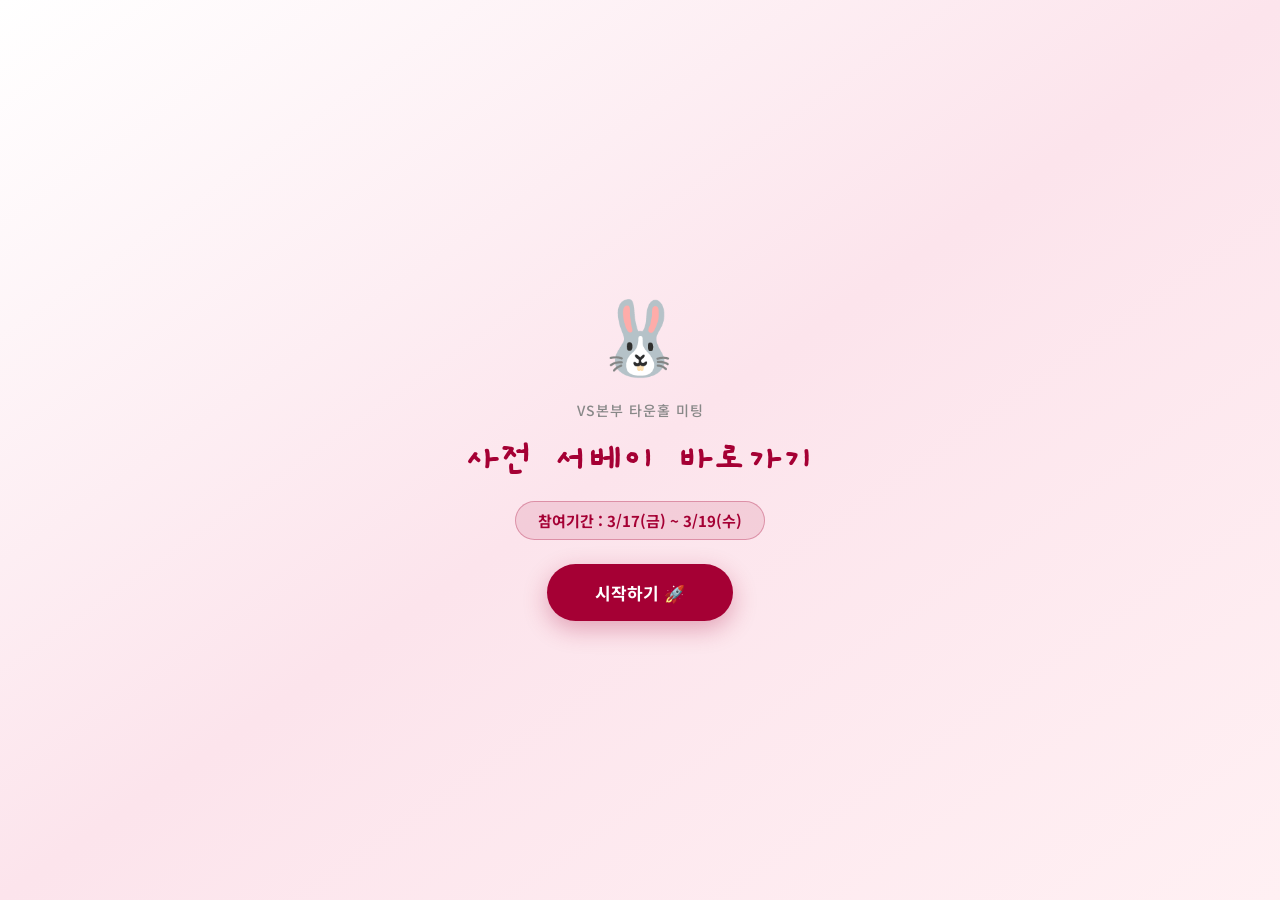
==== index_excel.html @ 14cdcf19 "Rename index.html_excel to index_excel.html" ====
<!DOCTYPE html>
<html lang="ko">

<head>
    <meta charset="UTF-8">
    <meta name="viewport" content="width=device-width, initial-scale=1.0, maximum-scale=1.0, user-scalable=no">
    <title>LG전자 VS본부 타운홀 미팅 사전 서베이</title>
    <!-- Google Fonts for modern typography -->
    <link
        href="https://fonts.googleapis.com/css2?family=Caveat:wght@700&family=Gaegu:wght@700&family=Noto+Sans+KR:wght@300;400;500;700&display=swap"
        rel="stylesheet">
    <link rel="stylesheet" href="styles.css">
    <script>
        // Inline transition logic to prevent ReferenceError if external JS fails to load
        function startSurvey() {
            console.log("Start survey button clicked (inline wrapper)");
            const cover = document.getElementById('cover-screen');
            const chat = document.getElementById('chat-screen');

            if (cover && chat) {
                cover.classList.add('fade-out');
                setTimeout(() => {
                    cover.style.display = 'none';
                    chat.classList.remove('hidden');
                    if (typeof initChat === 'function') {
                        initChat();
                    } else {
                        console.error("initChat not defined. External JS might have failed to load.");
                        alert("프로그램 로딩 중 오류가 발생했습니다. (404 Error)");
                    }
                }, 400);
            }
        }
    </script>
</head>

<body>

    <!-- ===== COVER SCREEN ===== -->
    <div id="cover-screen">
        <div class="cover-content">
            <div class="cover-logo">🐰</div>
            <p class="cover-sub">VS본부 타운홀 미팅</p>
            <h1 class="cover-title" style="font-family: 'Gaegu', cursive; font-size: 2.6rem; letter-spacing: 1px;">사전
                서베이 바로가기</h1>
            <div class="cover-date-badge">참여기간 : 3/17(금) ~ 3/19(수)</div>
            <button id="start-btn" onclick="startSurvey()">시작하기 🚀</button>
        </div>
    </div>

    <!-- ===== CHAT SCREEN (hidden until start) ===== -->
    <div class="chat-container hidden" id="chat-screen">
        <!-- Progress Bar -->
        <div class="progress-bar-container">
            <div class="progress-bar" id="progress-bar"></div>
        </div>
        <!-- Milestone Toast -->
        <div id="milestone-toast"></div>
        <!-- Header -->
        <header class="chat-header">
            <div class="header-info">
                <div class="avatar-header">
                    <div
                        style="width: 42px; height: 42px; border-radius: 50%; background-color: #fff0f3; color: white; display: flex; align-items: center; justify-content: center; font-size: 24px; box-shadow: 0 4px 10px rgba(165, 0, 52, 0.2);">
                        🐰
                    </div>
                </div>
                <div>
                    <h1
                        style="font-family: 'Caveat', cursive; font-size: 24px; color: #A50034; letter-spacing: 0.5px; margin-bottom: 0;">
                        VS Townhall Meeting</h1>
                    <span class="status-indicator"></span><span class="status-text">온라인</span>
                </div>
            </div>
        </header>

        <!-- Notice Bar -->
        <div class="notice-bar">
            📌 모든 입력 내용은 <strong><u>타운홀 사전서베이 데이터로 저장</u></strong>되며,<br>
            VS본부 경영진과 함께 검토 후 타운홀 미팅에서 논의될 예정입니다.
        </div>

        <!-- Chat Messages -->
        <main class="chat-messages" id="chat-messages">
            <!-- Messages will be injected here by app.js -->
        </main>

        <!-- Input Area -->
        <footer class="chat-input-area">
            <!-- Dynamic Input Container (Text or Choice) -->
            <div id="dynamic-input-container">
                <form id="chat-form" class="text-input-form">
                    <input type="text" id="user-input" placeholder="메시지를 입력하세요" autocomplete="off" required>
                    <button type="submit" id="send-button">
                        <svg viewBox="0 0 24 24" width="22" height="22" stroke="currentColor" stroke-width="2.5"
                            fill="none" stroke-linecap="round" stroke-linejoin="round">
                            <line x1="22" y1="2" x2="11" y2="13"></line>
                            <polygon points="22 2 15 22 11 13 2 9 22 2"></polygon>
                        </svg>
                    </button>
                </form>
            </div>
            <div id="choice-input-container" class="choice-container hidden">
                <!-- Choice buttons injected here -->
            </div>
        </footer>
    </div>
    <script src="chatbot.js"></script>
</body>

</html>
---- styles.css ----
:root {
    --primary-color: #A50034;
    /* LG Red */
    --primary-light: #c8102e;
    --primary-dark: #820029;
    --bg-color: #f0f2f5;
    --chat-bg-gradient: linear-gradient(135deg, #fdfbfb 0%, #f4f5f7 100%);
    --msg-bot-bg: #ffffff;
    --msg-bot-text: #2c2c2c;
    --msg-user-bg: #A50034;
    --msg-user-text: #ffffff;
    --border-color: #e8eaf0;
    --text-color: #333333;
    --text-muted: #888888;
    --shadow-sm: 0 2px 8px rgba(0, 0, 0, 0.04);
    --shadow-md: 0 10px 30px rgba(0, 0, 0, 0.08);
}

* {
    box-sizing: border-box;
    margin: 0;
    padding: 0;
}

body {
    font-family: 'Noto Sans KR', -apple-system, sans-serif;
    background-color: var(--bg-color);
    color: var(--text-color);
    display: flex;
    justify-content: center;
    align-items: center;
    height: 100vh;
    overflow: hidden;
}

/* ===== COVER SCREEN ===== */
#cover-screen {
    position: fixed;
    inset: 0;
    display: flex;
    justify-content: center;
    align-items: center;
    background: linear-gradient(145deg, #fff 0%, #fce4ec 50%, #fff0f3 100%);
    z-index: 100;
    transition: opacity 0.4s ease, transform 0.4s ease;
}

#cover-screen.fade-out {
    opacity: 0;
    transform: scale(0.96);
    pointer-events: none;
}

.hidden {
    display: none !important;
}

.cover-content {
    text-align: center;
    padding: 40px 32px;
    display: flex;
    flex-direction: column;
    align-items: center;
    gap: 16px;
}

.cover-logo {
    font-size: 72px;
    animation: float 3s ease-in-out infinite;
}

@keyframes float {

    0%,
    100% {
        transform: translateY(0);
    }

    50% {
        transform: translateY(-10px);
    }
}

.cover-sub {
    font-size: 14px;
    font-weight: 500;
    color: var(--text-muted);
    letter-spacing: 1px;
    text-transform: uppercase;
}

.cover-title {
    font-family: 'Caveat', cursive;
    font-size: 36px;
    color: var(--primary-color);
    line-height: 1.2;
}

.cover-date-badge {
    background-color: rgba(165, 0, 52, 0.1);
    color: var(--primary-color);
    border: 1.5px solid rgba(165, 0, 52, 0.3);
    padding: 8px 22px;
    border-radius: 30px;
    font-size: 15px;
    font-weight: 700;
}

#start-btn {
    margin-top: 8px;
    background-color: var(--primary-color);
    color: white;
    border: none;
    padding: 16px 48px;
    border-radius: 30px;
    font-size: 17px;
    font-weight: 700;
    cursor: pointer;
    font-family: inherit;
    box-shadow: 0 8px 24px rgba(165, 0, 52, 0.3);
    transition: all 0.2s ease;
}

#start-btn:hover {
    background-color: var(--primary-light);
    transform: translateY(-2px);
    box-shadow: 0 12px 28px rgba(165, 0, 52, 0.4);
}

#start-btn:active {
    transform: scale(0.97);
}

/* ===== NOTICE BAR ===== */
.notice-bar {
    background-color: #fff8e1;
    border-bottom: 1px solid #ffe57f;
    color: #795548;
    font-size: 12px;
    font-weight: 500;
    padding: 8px 16px;
    line-height: 1.5;
    text-align: center;
}

/* ===== PROGRESS MILESTONE TOAST ===== */
#milestone-toast {
    position: absolute;
    top: 52px;
    left: 50%;
    transform: translateX(-50%) translateY(-12px);
    background: linear-gradient(135deg, #A50034, #c8102e);
    color: white;
    font-size: 13px;
    font-weight: 700;
    padding: 8px 20px;
    border-radius: 30px;
    white-space: nowrap;
    box-shadow: 0 6px 20px rgba(165, 0, 52, 0.35);
    z-index: 50;
    opacity: 0;
    pointer-events: none;
    transition: opacity 0.3s ease, transform 0.3s ease;
}

#milestone-toast.show {
    opacity: 1;
    transform: translateX(-50%) translateY(0);
}


.chat-container {
    width: 100%;
    max-width: 480px;
    height: 100vh;
    background: var(--chat-bg-gradient);
    display: flex;
    flex-direction: column;
    box-shadow: var(--shadow-md);
    position: relative;
}

@media (min-width: 481px) {
    .chat-container {
        height: 92vh;
        max-height: 850px;
        border-radius: 24px;
        overflow: hidden;
    }
}

.progress-bar-container {
    width: 100%;
    height: 4px;
    background-color: var(--border-color);
    z-index: 11;
}

.progress-bar {
    height: 100%;
    width: 0%;
    background-color: var(--primary-color);
    transition: width 0.4s cubic-bezier(0.25, 0.8, 0.25, 1);
}

.chat-header {
    background-color: #ffffff;
    padding: 16px 20px;
    border-bottom: 1px solid var(--border-color);
    z-index: 10;
    box-shadow: 0 2px 10px rgba(0, 0, 0, 0.02);
}

.header-info {
    display: flex;
    align-items: center;
    gap: 12px;
}

.avatar-header img {
    border-radius: 50%;
    object-fit: cover;
    border: 2px solid white;
    box-shadow: var(--shadow-sm);
}

.header-info h1 {
    font-size: 17px;
    font-weight: 700;
    margin-bottom: 2px;
    color: #1a1a1a;
    letter-spacing: -0.3px;
}

.status-indicator {
    display: inline-block;
    width: 8px;
    height: 8px;
    background-color: #10b981;
    border-radius: 50%;
    margin-right: 6px;
    box-shadow: 0 0 4px rgba(16, 185, 129, 0.4);
}

.status-text {
    font-size: 12px;
    color: var(--text-muted);
    font-weight: 500;
}

.chat-messages {
    flex: 1;
    overflow-y: auto;
    padding: 24px 20px;
    display: flex;
    flex-direction: column;
    gap: 20px;
    scroll-behavior: smooth;

    /* Hide scrollbar for Chrome, Safari and Opera */
    &::-webkit-scrollbar {
        display: none;
    }

    /* Hide scrollbar for IE, Edge and Firefox */
    -ms-overflow-style: none;
    /* IE and Edge */
    scrollbar-width: none;
    /* Firefox */
}

.message-wrapper {
    display: flex;
    max-width: 88%;
    opacity: 0;
    transform: translateY(10px);
    animation: fadeIn 0.35s cubic-bezier(0.25, 0.8, 0.25, 1) forwards;
}

.message-bot {
    align-self: flex-start;
}

.message-bot .message-content-wrapper {
    display: flex;
    gap: 12px;
    align-items: flex-start;
}

.system-message {
    align-self: center;
    background-color: rgba(0, 0, 0, 0.25);
    color: #ffffff;
    font-size: 13px;
    padding: 8px 18px;
    border-radius: 30px;
    margin: 8px auto;
    font-weight: 500;
    text-align: center;
    width: fit-content;
    box-shadow: var(--shadow-sm);
}

.bot-avatar {
    width: 36px;
    height: 36px;
    border-radius: 50%;
    background-color: #f7f8fa;
    box-shadow: var(--shadow-sm);
    flex-shrink: 0;
    display: flex;
    justify-content: center;
    align-items: center;
    overflow: hidden;
    margin-bottom: 4px;
}

.bot-avatar img {
    width: 100%;
    height: 100%;
    object-fit: cover;
}

.message-user {
    align-self: flex-end;
}

.message {
    padding: 14px 18px;
    font-size: 15px;
    line-height: 1.55;
    position: relative;
    word-break: break-word;
    letter-spacing: -0.2px;
}

.message strong {
    font-weight: 700;
    color: #ff0000;
}

.message-user .message strong {
    color: #fff;
}

.message-bot .message {
    background-color: var(--msg-bot-bg);
    color: var(--msg-bot-text);
    border-radius: 20px 20px 20px 4px;
    box-shadow: var(--shadow-sm);
    border: 1px solid rgba(0, 0, 0, 0.03);
}

.message-user .message {
    background-color: var(--msg-user-bg);
    color: var(--msg-user-text);
    border-radius: 20px 20px 4px 20px;
    box-shadow: 0 4px 14px rgba(165, 0, 52, 0.25);
}

.message-user .message-content-wrapper {
    display: flex;
    flex-direction: column;
    align-items: flex-end;
    gap: 4px;
}

.edit-btn {
    background: none;
    border: none;
    color: var(--primary-color);
    font-size: 11px;
    font-weight: 600;
    cursor: pointer;
    padding: 2px 6px;
    border-radius: 4px;
    opacity: 0.6;
    transition: opacity 0.2s, background-color 0.2s;
    text-decoration: underline;
}

.edit-btn:hover {
    opacity: 1;
    background-color: rgba(165, 0, 52, 0.05);
}

/* Inline User Editing */
.user-edit-wrapper {
    display: flex;
    flex-direction: column;
    gap: 8px;
    width: 100%;
}

.user-edit-input {
    width: 100%;
    border: 1px solid rgba(255, 255, 255, 0.4);
    background: rgba(255, 255, 255, 0.1);
    color: white;
    padding: 8px 12px;
    border-radius: 12px;
    font-size: 14px;
    outline: none;
    font-family: inherit;
}

.save-inline-btn {
    align-self: flex-end;
    background: white;
    color: var(--primary-color);
    border: none;
    padding: 4px 12px;
    border-radius: 8px;
    font-size: 12px;
    font-weight: 700;
    cursor: pointer;
    box-shadow: 0 4px 10px rgba(0, 0, 0, 0.1);
}

.save-inline-btn:hover {
    background: #f8f8f8;
}

[data-depends-on] {
    transition: all 0.3s ease;
}


.chat-input-area {
    background-color: #ffffff;
    padding: 16px 20px 24px;
    border-top: 1px solid var(--border-color);
    z-index: 10;
}

.text-input-form {
    display: flex;
    align-items: center;
    background-color: #f7f8fa;
    border-radius: 24px;
    padding: 6px 6px 6px 18px;
    border: 1px solid transparent;
    transition: all 0.2s ease;
}

.text-input-form:focus-within {
    border-color: rgba(165, 0, 52, 0.3);
    background-color: #ffffff;
    box-shadow: 0 0 0 4px rgba(165, 0, 52, 0.05);
}

#user-input {
    flex: 1;
    border: none;
    background: transparent;
    outline: none;
    font-size: 15px;
    padding: 10px 0;
    color: var(--text-color);
    font-family: inherit;
}

#user-input::placeholder {
    color: #adb5bd;
}

#user-input:disabled {
    color: var(--text-muted);
}

#send-button {
    background-color: var(--primary-color);
    color: white;
    border: none;
    width: 40px;
    height: 40px;
    border-radius: 50%;
    display: flex;
    justify-content: center;
    align-items: center;
    cursor: pointer;
    transition: background-color 0.2s, transform 0.1s, box-shadow 0.2s;
    flex-shrink: 0;
}

#send-button:hover {
    background-color: var(--primary-light);
    box-shadow: 0 4px 10px rgba(165, 0, 52, 0.3);
}

#send-button:active {
    transform: scale(0.95);
}

#send-button:disabled {
    background-color: #e2e4e8;
    cursor: not-allowed;
    box-shadow: none;
}

/* Choice Buttons */
.choice-container {
    display: flex;
    flex-direction: column;
    gap: 12px;
}

.choice-btn {
    background-color: #ffffff;
    border: 2px solid var(--primary-color);
    color: var(--primary-color);
    padding: 15px 20px;
    border-radius: 14px;
    font-size: 15px;
    font-weight: 600;
    cursor: pointer;
    transition: all 0.2s cubic-bezier(0.25, 0.8, 0.25, 1);
    text-align: left;
    font-family: inherit;
    box-shadow: var(--shadow-sm);
}

.choice-btn:hover {
    background-color: var(--primary-color);
    color: #ffffff;
    transform: translateY(-2px);
    box-shadow: 0 6px 16px rgba(165, 0, 52, 0.2);
}

.choice-btn:active {
    transform: scale(0.98);
}

.hidden {
    display: none !important;
}

@keyframes fadeIn {
    to {
        opacity: 1;
        transform: translateY(0);
    }
}

/* Typing Indicator */
.typing-indicator {
    display: flex;
    align-items: center;
    gap: 5px;
    padding: 6px 4px;
}

.dot {
    width: 7px;
    height: 7px;
    background-color: #a0a0a0;
    border-radius: 50%;
    animation: bounce 1.4s infinite ease-in-out both;
}

.dot:nth-child(1) {
    animation-delay: -0.32s;
}

.dot:nth-child(2) {
    animation-delay: -0.16s;
}

@keyframes bounce {

    0%,
    80%,
    100% {
        transform: scale(0);
        opacity: 0.4;
    }

    40% {
        transform: scale(1);
        opacity: 1;
    }
}

/* Inline Input for '기타' */
.inline-input-wrapper {
    display: flex;
    flex-direction: column;
    gap: 10px;
    padding: 15px;
    background: #ffffff;
    border: 2px solid var(--primary-color);
    border-radius: 14px;
    box-shadow: var(--shadow-sm);
    animation: fadeIn 0.3s ease;
}

.inline-input {
    width: 100%;
    border: 1px solid #e0e0e0;
    border-radius: 8px;
    padding: 12px;
    font-size: 15px;
    font-family: inherit;
    outline: none;
    transition: border-color 0.2s;
}

.inline-input:focus {
    border-color: var(--primary-color);
}

.inline-confirm-btn {
    align-self: flex-end;
    background-color: var(--primary-color);
    color: white;
    border: none;
    padding: 8px 16px;
    border-radius: 8px;
    font-size: 14px;
    font-weight: 600;
    cursor: pointer;
    transition: background-color 0.2s;
}

.inline-confirm-btn:hover {
    background-color: var(--primary-light);
}
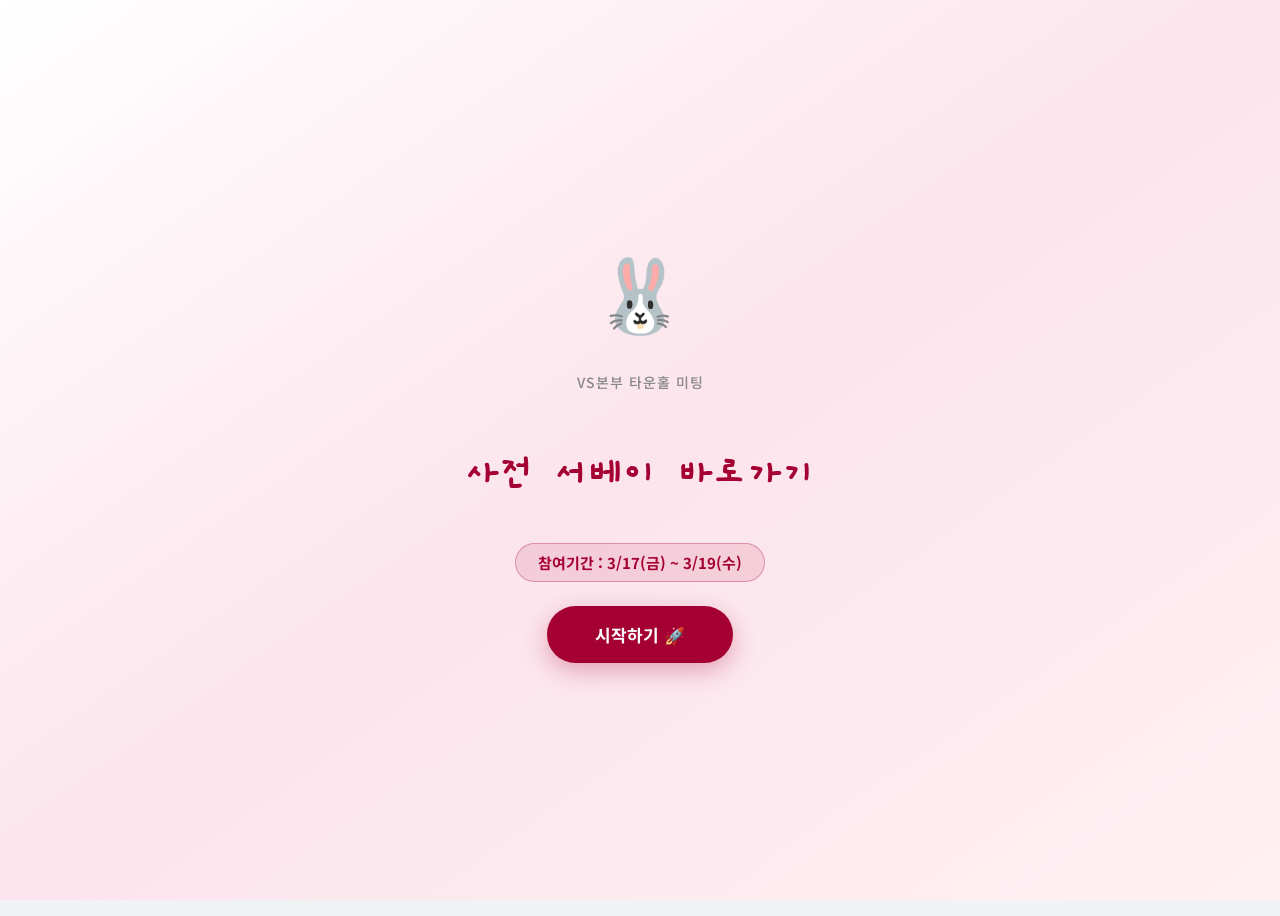
==== commit 81bce50b: "Update index_excel.html" ====
--- a/index_excel.html
+++ b/index_excel.html
@@ -9,29 +9,631 @@
     <link
         href="https://fonts.googleapis.com/css2?family=Caveat:wght@700&family=Gaegu:wght@700&family=Noto+Sans+KR:wght@300;400;500;700&display=swap"
         rel="stylesheet">
-    <link rel="stylesheet" href="styles.css">
-    <script>
-        // Inline transition logic to prevent ReferenceError if external JS fails to load
-        function startSurvey() {
-            console.log("Start survey button clicked (inline wrapper)");
-            const cover = document.getElementById('cover-screen');
-            const chat = document.getElementById('chat-screen');
-
-            if (cover && chat) {
-                cover.classList.add('fade-out');
-                setTimeout(() => {
-                    cover.style.display = 'none';
-                    chat.classList.remove('hidden');
-                    if (typeof initChat === 'function') {
-                        initChat();
-                    } else {
-                        console.error("initChat not defined. External JS might have failed to load.");
-                        alert("프로그램 로딩 중 오류가 발생했습니다. (404 Error)");
-                    }
-                }, 400);
+    <style>
+        :root {
+            --primary-color: #A50034;
+            /* LG Red */
+            --primary-light: #c8102e;
+            --primary-dark: #820029;
+            --bg-color: #f0f2f5;
+            --chat-bg-gradient: linear-gradient(135deg, #fdfbfb 0%, #f4f5f7 100%);
+            --msg-bot-bg: #ffffff;
+            --msg-bot-text: #2c2c2c;
+            --msg-user-bg: #A50034;
+            --msg-user-text: #ffffff;
+            --border-color: #e8eaf0;
+            --text-color: #333333;
+            --text-muted: #888888;
+            --shadow-sm: 0 2px 8px rgba(0, 0, 0, 0.04);
+            --shadow-md: 0 10px 30px rgba(0, 0, 0, 0.08);
+        }c
+
+        * {
+            box-sizing: border-box;
+            margin: 0;
+            padding: 0;
+        }
+
+        body {
+            font-family: 'Noto Sans KR', -apple-system, sans-serif;
+            background-color: var(--bg-color);
+            color: var(--text-color);
+            display: flex;
+            justify-content: center;
+            align-items: center;
+            height: 100vh;
+            overflow: hidden;
+        }
+
+        /* ===== COVER SCREEN ===== */
+        #cover-screen {
+            position: fixed;
+            inset: 0;
+            display: flex;
+            justify-content: center;
+            align-items: center;
+            background: linear-gradient(145deg, #fff 0%, #fce4ec 50%, #fff0f3 100%);
+            z-index: 100;
+            transition: opacity 0.4s ease, transform 0.4s ease;
+        }
+
+        #cover-screen.fade-out {
+            opacity: 0;
+            transform: scale(0.96);
+            pointer-events: none;
+        }
+
+        .hidden {
+            display: none !important;
+        }
+
+        .cover-content {
+            text-align: center;
+            padding: 40px 32px;
+            display: flex;
+            flex-direction: column;
+            align-items: center;
+            gap: 16px;
+        }
+
+        .cover-logo {
+            font-size: 72px;
+            animation: float 3s ease-in-out infinite;
+        }
+
+        @keyframes float {
+
+            0%,
+            100% {
+                transform: translateY(0);
             }
-        }
-    </script>
+
+            50% {
+                transform: translateY(-10px);
+            }
+        }
+
+        .cover-sub {
+            font-size: 14px;
+            font-weight: 500;
+            color: var(--text-muted);
+            letter-spacing: 1px;
+            text-transform: uppercase;
+        }
+
+        .cover-title {
+            font-family: 'Caveat', cursive;
+            font-size: 36px;
+            color: var(--primary-color);
+            line-height: 1.2;
+        }
+
+        .cover-date-badge {
+            background-color: rgba(165, 0, 52, 0.1);
+            color: var(--primary-color);
+            border: 1.5px solid rgba(165, 0, 52, 0.3);
+            padding: 8px 22px;
+            border-radius: 30px;
+            font-size: 15px;
+            font-weight: 700;
+        }
+
+        #start-btn {
+            margin-top: 8px;
+            background-color: var(--primary-color);
+            color: white;
+            border: none;
+            padding: 16px 48px;
+            border-radius: 30px;
+            font-size: 17px;
+            font-weight: 700;
+            cursor: pointer;
+            font-family: inherit;
+            box-shadow: 0 8px 24px rgba(165, 0, 52, 0.3);
+            transition: all 0.2s ease;
+        }
+
+        #start-btn:hover {
+            background-color: var(--primary-light);
+            transform: translateY(-2px);
+            box-shadow: 0 12px 28px rgba(165, 0, 52, 0.4);
+        }
+
+        #start-btn:active {
+            transform: scale(0.97);
+        }
+
+        /* ===== NOTICE BAR ===== */
+        .notice-bar {
+            background-color: #fff8e1;
+            border-bottom: 1px solid #ffe57f;
+            color: #795548;
+            font-size: 12px;
+            font-weight: 500;
+            padding: 8px 16px;
+            line-height: 1.5;
+            text-align: center;
+        }
+
+        /* ===== PROGRESS MILESTONE TOAST ===== */
+        #milestone-toast {
+            position: absolute;
+            top: 52px;
+            left: 50%;
+            transform: translateX(-50%) translateY(-12px);
+            background: linear-gradient(135deg, #A50034, #c8102e);
+            color: white;
+            font-size: 13px;
+            font-weight: 700;
+            padding: 8px 20px;
+            border-radius: 30px;
+            white-space: nowrap;
+            box-shadow: 0 6px 20px rgba(165, 0, 52, 0.35);
+            z-index: 50;
+            opacity: 0;
+            pointer-events: none;
+            transition: opacity 0.3s ease, transform 0.3s ease;
+        }
+
+        #milestone-toast.show {
+            opacity: 1;
+            transform: translateX(-50%) translateY(0);
+        }
+
+
+        .chat-container {
+            width: 100%;
+            max-width: 480px;
+            height: 100vh;
+            background: var(--chat-bg-gradient);
+            display: flex;
+            flex-direction: column;
+            box-shadow: var(--shadow-md);
+            position: relative;
+        }
+
+        @media (min-width: 481px) {
+            .chat-container {
+                height: 92vh;
+                max-height: 850px;
+                border-radius: 24px;
+                overflow: hidden;
+            }
+        }
+
+        .progress-bar-container {
+            width: 100%;
+            height: 4px;
+            background-color: var(--border-color);
+            z-index: 11;
+        }
+
+        .progress-bar {
+            height: 100%;
+            width: 0%;
+            background-color: var(--primary-color);
+            transition: width 0.4s cubic-bezier(0.25, 0.8, 0.25, 1);
+        }
+
+        .chat-header {
+            background-color: #ffffff;
+            padding: 16px 20px;
+            border-bottom: 1px solid var(--border-color);
+            z-index: 10;
+            box-shadow: 0 2px 10px rgba(0, 0, 0, 0.02);
+        }
+
+        .header-info {
+            display: flex;
+            align-items: center;
+            gap: 12px;
+        }
+
+        .avatar-header img {
+            border-radius: 50%;
+            object-fit: cover;
+            border: 2px solid white;
+            box-shadow: var(--shadow-sm);
+        }
+
+        .header-info h1 {
+            font-size: 17px;
+            font-weight: 700;
+            margin-bottom: 2px;
+            color: #1a1a1a;
+            letter-spacing: -0.3px;
+        }
+
+        .status-indicator {
+            display: inline-block;
+            width: 8px;
+            height: 8px;
+            background-color: #10b981;
+            border-radius: 50%;
+            margin-right: 6px;
+            box-shadow: 0 0 4px rgba(16, 185, 129, 0.4);
+        }
+
+        .status-text {
+            font-size: 12px;
+            color: var(--text-muted);
+            font-weight: 500;
+        }
+
+        .chat-messages {
+            flex: 1;
+            overflow-y: auto;
+            padding: 24px 20px;
+            display: flex;
+            flex-direction: column;
+            gap: 20px;
+            scroll-behavior: smooth;
+
+            /* Hide scrollbar for Chrome, Safari and Opera */
+            &::-webkit-scrollbar {
+                display: none;
+            }
+
+            /* Hide scrollbar for IE, Edge and Firefox */
+            -ms-overflow-style: none;
+            /* IE and Edge */
+            scrollbar-width: none;
+            /* Firefox */
+        }
+
+        .message-wrapper {
+            display: flex;
+            max-width: 88%;
+            opacity: 0;
+            transform: translateY(10px);
+            animation: fadeIn 0.35s cubic-bezier(0.25, 0.8, 0.25, 1) forwards;
+        }
+
+        .message-bot {
+            align-self: flex-start;
+        }
+
+        .message-bot .message-content-wrapper {
+            display: flex;
+            gap: 12px;
+            align-items: flex-start;
+        }
+
+        .system-message {
+            align-self: center;
+            background-color: rgba(0, 0, 0, 0.25);
+            color: #ffffff;
+            font-size: 13px;
+            padding: 8px 18px;
+            border-radius: 30px;
+            margin: 8px auto;
+            font-weight: 500;
+            text-align: center;
+            width: fit-content;
+            box-shadow: var(--shadow-sm);
+        }
+
+        .bot-avatar {
+            width: 36px;
+            height: 36px;
+            border-radius: 50%;
+            background-color: #f7f8fa;
+            box-shadow: var(--shadow-sm);
+            flex-shrink: 0;
+            display: flex;
+            justify-content: center;
+            align-items: center;
+            overflow: hidden;
+            margin-bottom: 4px;
+        }
+
+        .bot-avatar img {
+            width: 100%;
+            height: 100%;
+            object-fit: cover;
+        }
+
+        .message-user {
+            align-self: flex-end;
+        }
+
+        .message {
+            padding: 14px 18px;
+            font-size: 15px;
+            line-height: 1.55;
+            position: relative;
+            word-break: break-word;
+            letter-spacing: -0.2px;
+        }
+
+        .message strong {
+            font-weight: 700;
+            color: #ff0000;
+        }
+
+        .message-user .message strong {
+            color: #fff;
+        }
+
+        .message-bot .message {
+            background-color: var(--msg-bot-bg);
+            color: var(--msg-bot-text);
+            border-radius: 20px 20px 20px 4px;
+            box-shadow: var(--shadow-sm);
+            border: 1px solid rgba(0, 0, 0, 0.03);
+        }
+
+        .message-user .message {
+            background-color: var(--msg-user-bg);
+            color: var(--msg-user-text);
+            border-radius: 20px 20px 4px 20px;
+            box-shadow: 0 4px 14px rgba(165, 0, 52, 0.25);
+        }
+
+        .message-user .message-content-wrapper {
+            display: flex;
+            flex-direction: column;
+            align-items: flex-end;
+            gap: 4px;
+        }
+
+        .edit-btn {
+            background: none;
+            border: none;
+            color: var(--primary-color);
+            font-size: 11px;
+            font-weight: 600;
+            cursor: pointer;
+            padding: 2px 6px;
+            border-radius: 4px;
+            opacity: 0.6;
+            transition: opacity 0.2s, background-color 0.2s;
+            text-decoration: underline;
+        }
+
+        .edit-btn:hover {
+            opacity: 1;
+            background-color: rgba(165, 0, 52, 0.05);
+        }
+
+        /* Inline User Editing */
+        .user-edit-wrapper {
+            display: flex;
+            flex-direction: column;
+            gap: 8px;
+            width: 100%;
+        }
+
+        .user-edit-input {
+            width: 100%;
+            border: 1px solid rgba(255, 255, 255, 0.4);
+            background: rgba(255, 255, 255, 0.1);
+            color: white;
+            padding: 8px 12px;
+            border-radius: 12px;
+            font-size: 14px;
+            outline: none;
+            font-family: inherit;
+        }
+
+        .save-inline-btn {
+            align-self: flex-end;
+            background: white;
+            color: var(--primary-color);
+            border: none;
+            padding: 4px 12px;
+            border-radius: 8px;
+            font-size: 12px;
+            font-weight: 700;
+            cursor: pointer;
+            box-shadow: 0 4px 10px rgba(0, 0, 0, 0.1);
+        }
+
+        .save-inline-btn:hover {
+            background: #f8f8f8;
+        }
+
+        [data-depends-on] {
+            transition: all 0.3s ease;
+        }
+
+
+        .chat-input-area {
+            background-color: #ffffff;
+            padding: 16px 20px 24px;
+            border-top: 1px solid var(--border-color);
+            z-index: 10;
+        }
+
+        .text-input-form {
+            display: flex;
+            align-items: center;
+            background-color: #f7f8fa;
+            border-radius: 24px;
+            padding: 6px 6px 6px 18px;
+            border: 1px solid transparent;
+            transition: all 0.2s ease;
+        }
+
+        .text-input-form:focus-within {
+            border-color: rgba(165, 0, 52, 0.3);
+            background-color: #ffffff;
+            box-shadow: 0 0 0 4px rgba(165, 0, 52, 0.05);
+        }
+
+        #user-input {
+            flex: 1;
+            border: none;
+            background: transparent;
+            outline: none;
+            font-size: 15px;
+            padding: 10px 0;
+            color: var(--text-color);
+            font-family: inherit;
+        }
+
+        #user-input::placeholder {
+            color: #adb5bd;
+        }
+
+        #user-input:disabled {
+            color: var(--text-muted);
+        }
+
+        #send-button {
+            background-color: var(--primary-color);
+            color: white;
+            border: none;
+            width: 40px;
+            height: 40px;
+            border-radius: 50%;
+            display: flex;
+            justify-content: center;
+            align-items: center;
+            cursor: pointer;
+            transition: background-color 0.2s, transform 0.1s, box-shadow 0.2s;
+            flex-shrink: 0;
+        }
+
+        #send-button:hover {
+            background-color: var(--primary-light);
+            box-shadow: 0 4px 10px rgba(165, 0, 52, 0.3);
+        }
+
+        #send-button:active {
+            transform: scale(0.95);
+        }
+
+        #send-button:disabled {
+            background-color: #e2e4e8;
+            cursor: not-allowed;
+            box-shadow: none;
+        }
+
+        /* Choice Buttons */
+        .choice-container {
+            display: flex;
+            flex-direction: column;
+            gap: 12px;
+        }
+
+        .choice-btn {
+            background-color: #ffffff;
+            border: 2px solid var(--primary-color);
+            color: var(--primary-color);
+            padding: 15px 20px;
+            border-radius: 14px;
+            font-size: 15px;
+            font-weight: 600;
+            cursor: pointer;
+            transition: all 0.2s cubic-bezier(0.25, 0.8, 0.25, 1);
+            text-align: left;
+            font-family: inherit;
+            box-shadow: var(--shadow-sm);
+        }
+
+        .choice-btn:hover {
+            background-color: var(--primary-color);
+            color: #ffffff;
+            transform: translateY(-2px);
+            box-shadow: 0 6px 16px rgba(165, 0, 52, 0.2);
+        }
+
+        .choice-btn:active {
+            transform: scale(0.98);
+        }
+
+        @keyframes fadeIn {
+            to {
+                opacity: 1;
+                transform: translateY(0);
+            }
+        }
+
+        /* Typing Indicator */
+        .typing-indicator {
+            display: flex;
+            align-items: center;
+            gap: 5px;
+            padding: 6px 4px;
+        }
+
+        .dot {
+            width: 7px;
+            height: 7px;
+            background-color: #a0a0a0;
+            border-radius: 50%;
+            animation: bounce 1.4s infinite ease-in-out both;
+        }
+
+        .dot:nth-child(1) {
+            animation-delay: -0.32s;
+        }
+
+        .dot:nth-child(2) {
+            animation-delay: -0.16s;
+        }
+
+        @keyframes bounce {
+
+            0%,
+            80%,
+            100% {
+                transform: scale(0);
+                opacity: 0.4;
+            }
+
+            40% {
+                transform: scale(1);
+                opacity: 1;
+            }
+        }
+
+        /* Inline Input for '기타' */
+        .inline-input-wrapper {
+            display: flex;
+            flex-direction: column;
+            gap: 10px;
+            padding: 15px;
+            background: #ffffff;
+            border: 2px solid var(--primary-color);
+            border-radius: 14px;
+            box-shadow: var(--shadow-sm);
+            animation: fadeIn 0.3s ease;
+        }
+
+        .inline-input {
+            width: 100%;
+            border: 1px solid #e0e0e0;
+            border-radius: 8px;
+            padding: 12px;
+            font-size: 15px;
+            font-family: inherit;
+            outline: none;
+            transition: border-color 0.2s;
+        }
+
+        .inline-input:focus {
+            border-color: var(--primary-color);
+        }
+
+        .inline-confirm-btn {
+            align-self: flex-end;
+            background-color: var(--primary-color);
+            color: white;
+            border: none;
+            padding: 8px 16px;
+            border-radius: 8px;
+            font-size: 14px;
+            font-weight: 600;
+            cursor: pointer;
+            transition: background-color 0.2s;
+        }
+
+        .inline-confirm-btn:hover {
+            background-color: var(--primary-light);
+        }
+    </style>
 </head>
 
 <body>
@@ -82,12 +684,10 @@
 
         <!-- Chat Messages -->
         <main class="chat-messages" id="chat-messages">
-            <!-- Messages will be injected here by app.js -->
         </main>
 
         <!-- Input Area -->
         <footer class="chat-input-area">
-            <!-- Dynamic Input Container (Text or Choice) -->
             <div id="dynamic-input-container">
                 <form id="chat-form" class="text-input-form">
                     <input type="text" id="user-input" placeholder="메시지를 입력하세요" autocomplete="off" required>
@@ -101,11 +701,391 @@
                 </form>
             </div>
             <div id="choice-input-container" class="choice-container hidden">
-                <!-- Choice buttons injected here -->
             </div>
         </footer>
     </div>
-    <script src="chatbot.js"></script>
+
+    <script>
+        // State Definitions
+        const STATES = {
+            INIT: 0,
+            INTRO_GREETING: 1,
+            ASK_NAME: 2,
+            INTRO_COMFORT: 3,
+            WARMUP: 4,
+            Q1_CHOICE: 5,
+            Q1_OTHER: 6,
+            Q2_GROWTH: 7,
+            Q4_QUESTION: 8,
+            PRIZE_EP_ID: 9,
+            OUTRO: 10
+        };
+
+        const STATE_DATA_MAP = {
+            [STATES.ASK_NAME]: 'name',
+            [STATES.INTRO_COMFORT]: 'comfortZoneChoice',
+            [STATES.WARMUP]: 'warmupAnswer',
+            [STATES.Q1_CHOICE]: 'q1Answer',
+            [STATES.Q1_OTHER]: 'q1Answer',
+            [STATES.Q2_GROWTH]: 'q2Answer',
+            [STATES.Q4_QUESTION]: 'q4Answer',
+            [STATES.PRIZE_EP_ID]: 'epId'
+        };
+
+        let surveyData = {
+            name: '',
+            epId: '미입력',
+            comfortZoneChoice: '',
+            warmupAnswer: '',
+            q1Answer: '',
+            q2Answer: '',
+            q4Answer: ''
+        };
+
+        let currentState = STATES.INIT;
+
+        // DOM Elements
+        const chatMessages = document.getElementById('chat-messages');
+        const chatForm = document.getElementById('chat-form');
+        const userInput = document.getElementById('user-input');
+        const choiceContainer = document.getElementById('choice-input-container');
+        const dynamicInputContainer = document.getElementById('dynamic-input-container');
+        const sendButton = document.getElementById('send-button');
+
+        const milestoneMessages = {
+            25: '🌱 잘 하고 있어요! 25% 달성!',
+            50: '🔥 절반 왔어요! 파이팅!',
+            75: '💪 거의 다 왔어요! 75% 달성!',
+            100: '🎉 완료! 대단해요!'
+        };
+        const shownMilestones = new Set();
+
+        function updateProgress(percentage) {
+            const bar = document.getElementById('progress-bar');
+            if (bar) bar.style.width = percentage + '%';
+            [25, 50, 75, 100].forEach(m => {
+                if (percentage >= m && !shownMilestones.has(m)) {
+                    shownMilestones.add(m);
+                    showMilestoneToast(milestoneMessages[m]);
+                }
+            });
+        }
+
+        function showMilestoneToast(message) {
+            const toast = document.getElementById('milestone-toast');
+            if (!toast) return;
+            toast.textContent = message;
+            toast.classList.add('show');
+            setTimeout(() => toast.classList.remove('show'), 2500);
+        }
+
+        function delay(ms) { return new Promise(resolve => setTimeout(resolve, ms)); }
+
+        async function botSay(text, dependsOn = null, template = null) {
+            showTyping();
+            await delay(1000);
+            removeTyping();
+            addBotMessage(text, dependsOn, template);
+        }
+
+        function enableInlineEdit(stateId, btn) {
+            if (currentState === STATES.OUTRO) return;
+            const wrapper = btn.closest('.message-content-wrapper');
+            const msgDiv = wrapper.querySelector('.message');
+            const originalText = msgDiv.innerText;
+            const key = STATE_DATA_MAP[stateId];
+
+            msgDiv.innerHTML = `
+                <div class="user-edit-wrapper">
+                    <input type="text" class="user-edit-input" value="${originalText}">
+                    <button class="save-inline-btn">저장</button>
+                </div>
+            `;
+            const input = msgDiv.querySelector('input');
+            const saveBtn = msgDiv.querySelector('.save-inline-btn');
+            input.focus();
+
+            const saveAction = () => {
+                const newVal = input.value.trim();
+                if (!newVal) return;
+                surveyData[key] = newVal;
+                msgDiv.innerHTML = newVal;
+                updateDependentMessages(key);
+            };
+            saveBtn.onclick = (e) => { e.stopPropagation(); saveAction(); };
+            input.onkeydown = (e) => { if (e.key === 'Enter') saveAction(); };
+        }
+
+        function updateDependentMessages(key) {
+            const dependents = document.querySelectorAll(`[data-depends-on*="${key}"]`);
+            dependents.forEach(el => {
+                let template = el.getAttribute('data-template');
+                if (!template) return;
+                let newContent = template;
+                Object.keys(surveyData).forEach(k => {
+                    const regex = new RegExp(`{${k}}`, 'g');
+                    newContent = newContent.replace(regex, surveyData[k]);
+                });
+                el.innerHTML = newContent;
+            });
+        }
+
+        function startSurvey() {
+            const cover = document.getElementById('cover-screen');
+            const chat = document.getElementById('chat-screen');
+            if (cover && chat) {
+                cover.classList.add('fade-out');
+                setTimeout(() => {
+                    cover.style.display = 'none';
+                    chat.classList.remove('hidden');
+                    initChat();
+                }, 400);
+            }
+        }
+
+        function initChat() {
+            updateProgress(5);
+            chatMessages.insertAdjacentHTML('beforeend', `<div class="system-message">"타요"님이 채팅방에 입장하셨습니다.</div>`);
+            scrollToBottom();
+            (async () => {
+                await botSay('👋 안녕하세요, VS본부 구성원님!');
+                await botSay('저는 VS본부 타운홀 미팅 정보를 안내해드릴<br><strong>타운홀 요정..... "타요" 🧚</strong> 에요!');
+                await delay(400);
+                showChoices([
+                    { text: '반가워 타요야! 👋', value: 'hello' },
+                    { text: '뭐야... 너 누군데? 👀', value: 'who' }
+                ], handleGreetingChoice);
+                currentState = STATES.INTRO_GREETING;
+            })();
+        }
+
+        chatForm.addEventListener('submit', (e) => {
+            e.preventDefault();
+            const text = userInput.value.trim();
+            if (!text) return;
+            addUserMessage(text, currentState);
+            userInput.value = '';
+            processUserInput(text);
+        });
+
+        function processUserInput(text) {
+            dynamicInputContainer.classList.add('hidden');
+            switch (currentState) {
+                case STATES.ASK_NAME: handleNameState(text); break;
+                case STATES.WARMUP: handleWarmupState(text); break;
+                case STATES.Q2_GROWTH: handleQ2State(text); break;
+                case STATES.Q4_QUESTION: handleQ4State(text); break;
+                case STATES.PRIZE_EP_ID: handlePrizeEpIdState(text); break;
+            }
+        }
+
+        function handleGreetingChoice(choiceData) {
+            addUserMessage(choiceData.text, currentState, true);
+            hideChoices();
+            updateProgress(12);
+            (async () => {
+                await botSay('저는 1분기 타운홀 미팅에 대한 정보를 드리고');
+                await botSay('여러분의 의견을 미리 들어보기 위해 왔어요! 😊');
+                await botSay('먼저, 구성원님을 어떻게 불러드리면 될까요?<br>👉 성함 또는 닉네임을 입력해주세요!');
+                currentState = STATES.ASK_NAME;
+                showTextInput();
+            })();
+        }
+
+        function handleNameState(nickname) {
+            surveyData.name = nickname;
+            updateProgress(25);
+            (async () => {
+                await botSay(`반가워요, <strong>${surveyData.name}</strong>님! 😄`, 'name', '반가워요, <strong>{name}</strong>님! 😄');
+                await botSay('혹시 <strong>Step out of your Comfort Zone</strong><br> 이라는 말 들어보셨나요? 🤔');
+                await botSay('Comfort Zone에서 느끼는 익숙함은 <br>우리에게 안정감과 편안함을 주지만');
+                await botSay('<strong>성장과 발전</strong>은 두려움을 이겨내고<br>익숙하던 것을 넘어설 때 일어난다고 합니다.');
+                await botSay('이번 타운홀에서는 <br>VS본부가 <strong>Comfort Zone을 벗어나<br>어떤 변화와 성장을 만들어가는지</strong><br>이야기 나눌 예정입니다. 🙌');
+                await delay(400);
+                showChoices([{ text: '기대된다!! 🚀', value: 'yes' }, { text: '어렵네..알겠어 🤔', value: 'maybe' }], handleComfortChoice);
+                currentState = STATES.INTRO_COMFORT;
+            })();
+        }
+
+        function handleComfortChoice(choiceData) {
+            addUserMessage(choiceData.text, currentState, true);
+            surveyData.comfortZoneChoice = choiceData.text;
+            hideChoices();
+            updateProgress(38);
+            (async () => {
+                await botSay(`저와 함께 차근 차근 이야기 나눠봐요! 😎`);
+                await botSay('그럼 가볍게 몸풀기 질문 나갑니다! 🥁');
+                await botSay(`🌱 <strong>${surveyData.name}님이 올해 Comfort Zone을 벗어나기 위해 해보고 싶은 <u>딱 한 가지 행동</u>은 무엇인가요?</strong>`, 'name', `🌱 <strong>{name}님이 올해 Comfort Zone을 벗어나기 위해 해보고 싶은 <u>딱 한 가지 행동</u>은 무엇인가요?</strong>`);
+                currentState = STATES.WARMUP;
+                showTextInput();
+            })();
+        }
+
+        function handleWarmupState(text) {
+            surveyData.warmupAnswer = text;
+            updateProgress(52);
+            (async () => {
+                await botSay('💪 멋있는 다짐이에요!');
+                await botSay('그럼 이제 본격 질문 들어갑니다! 🥁');
+                await botSay(`Q1. <strong>${surveyData.name}님, VS본부가 Comfort Zone을 벗어나 성장하기 위해서는 어떤 노력이 필요하다고 생각하시나요?</strong>`, 'name', `<strong>{name}님은 VS본부가 Comfort Zone을 벗어나 성장하기 위해서는 어떤 노력이 필요하다고 생각하시나요?</strong>`);
+                showChoices([
+                    { text: '1️⃣ 수주 경쟁력 강화', value: '수주 경쟁력 강화' },
+                    { text: '2️⃣ 외부 환경 대응', value: '외부 환경 대응' },
+                    { text: '3️⃣ AX 활용 확대', value: 'AX 활용 확대' },
+                    { text: '4️⃣ 협업 방식 개선', value: '협업 방식 개선' },
+                    { text: '5️⃣ 기타 (직접 입력)', value: '기타' }
+                ], handleQ1Choice);
+                currentState = STATES.Q1_CHOICE;
+            })();
+        }
+
+        function handleQ1Choice(choiceData) {
+            if (choiceData.value === '기타') {
+                choiceContainer.innerHTML = `<div class="inline-input-wrapper"><input type="text" class="inline-input" id="inline-q1-input" placeholder="성장을 위한 노력을 직접 입력해주세요"><button class="inline-confirm-btn" id="inline-q1-confirm">확인</button></div>`;
+                const inputEl = document.getElementById('inline-q1-input');
+                const confirmBtn = document.getElementById('inline-q1-confirm');
+                setTimeout(() => inputEl.focus(), 100);
+                const handleConfirm = () => {
+                    const val = inputEl.value.trim();
+                    if (!val) return;
+                    addUserMessage(val, STATES.Q1_CHOICE);
+                    surveyData.q1Answer = val;
+                    hideChoices();
+                    proceedToQ2();
+                };
+                confirmBtn.onclick = handleConfirm;
+                inputEl.onkeydown = (e) => { if (e.key === 'Enter') handleConfirm(); };
+            } else {
+                addUserMessage(choiceData.text, currentState, true);
+                surveyData.q1Answer = choiceData.value;
+                hideChoices();
+                proceedToQ2();
+            }
+        }
+
+        function proceedToQ2() {
+            updateProgress(65);
+            (async () => {
+                await botSay(`<strong>${surveyData.name}</strong>님께서는 <strong>${surveyData.q1Answer}</strong>이(가) 필요하다고 생각하시는군요!`, 'name,q1Answer', `<strong>{name}</strong>님께서는 <strong>{q1Answer}</strong>이(가) 필요하다고 생각하시는군요!`);
+                await botSay(`<strong>Q2. <u>${surveyData.q1Answer}</u>을(를) 통해 성장한 VS본부의 모습은 어떨까요?</strong>`, 'q1Answer', `<strong>Q2. <u>{q1Answer}</u>을(를) 통해 성장한 VS본부의 모습은 어떨까요?</strong>`);
+                currentState = STATES.Q2_GROWTH;
+                showTextInput();
+            })();
+        }
+
+        function handleQ2State(text) {
+            surveyData.q2Answer = text;
+            updateProgress(78);
+            (async () => {
+                await botSay('좋아요! 우리는 꼭 해낼 수 있을거에요 🍀');
+                await botSay('자, 이제 마지막 질문이에요. 조금만 더 화이팅! 💪');
+                await botSay('<strong>Q3. 타운홀 미팅에서 경영진에게 궁금하거나 듣고 싶은 이야기가 있으신가요?</strong>');
+                currentState = STATES.Q4_QUESTION;
+                showTextInput();
+            })();
+        }
+
+        function handleQ4State(text) {
+            surveyData.q4Answer = text;
+            updateProgress(90);
+            (async () => {
+                await botSay(`💚 <strong>${surveyData.name}</strong>님, 소중한 의견 들려줘서 고마워요!`, 'name', `💚 <strong>{name}</strong>님, 소중한 의견 들려줘서 고마워요!`);
+                await botSay('추첨을 통해 소정의 선물을 드리려고 해요! EP ID를 입력해주세요.');
+                showChoices([{ text: '건너뛰기 ⏭️', value: 'skip' }], handlePrizeEpIdState);
+                currentState = STATES.PRIZE_EP_ID;
+                showTextInput();
+            })();
+        }
+
+        function handlePrizeEpIdState(input) {
+            const text = typeof input === 'string' ? input : input.value;
+            if (typeof input !== 'string') addUserMessage(input.text, currentState, true);
+            hideChoices();
+            surveyData.epId = (text !== 'skip' && text.trim()) ? text : '미입력';
+            updateProgress(100);
+            userInput.disabled = true;
+            sendButton.disabled = true;
+            userInput.placeholder = '서베이가 완료되었습니다.';
+            (async () => {
+                await botSay('이제 정말 끝났어요! 🎉');
+                await botSay('📅 <strong>[타운홀 미팅 안내]</strong><br>일시: 3월 30일 월요일 15:00~16:50');
+                await botSay(`그럼 꼭 타운홀 미팅 현장에서 뵈어요, <strong>${surveyData.name}</strong>님! 🚀💙`, 'name', `그럼 꼭 타운홀 미팅 현장에서 뵈어요, <strong>{name}</strong>님! 🚀💙`);
+                await botSay('데이터를 안전하게 전송하고 있어요... ⏳');
+                submitSurveyData();
+            })();
+        }
+
+        function showChoices(choices, callback) {
+            dynamicInputContainer.classList.add('hidden');
+            choiceContainer.innerHTML = '';
+            choices.forEach(choice => {
+                const btn = document.createElement('button');
+                btn.className = 'choice-btn';
+                btn.innerHTML = choice.text;
+                btn.onclick = () => callback(choice);
+                choiceContainer.appendChild(btn);
+            });
+            choiceContainer.classList.remove('hidden');
+            scrollToBottom();
+        }
+
+        function hideChoices() { choiceContainer.classList.add('hidden'); }
+        function showTextInput() {
+            dynamicInputContainer.classList.remove('hidden');
+            if (!userInput.disabled) setTimeout(() => userInput.focus(), 100);
+            scrollToBottom();
+        }
+
+        function addBotMessage(text, dependsOn = null, template = null) {
+            const msgHTML = `
+                <div class="message-wrapper message-bot">
+                    <div class="message-content-wrapper">
+                        <div class="bot-avatar" style="font-size: 22px; background-color: #fff0f3; box-shadow: 0 4px 10px rgba(165, 0, 52, 0.2);">🐰</div>
+                        <div class="message" ${dependsOn ? `data-depends-on="${dependsOn}"` : ''} ${template ? `data-template='${template.replace(/'/g, "&apos;")}'` : ''}>${text}</div>
+                    </div>
+                </div>
+            `;
+            chatMessages.insertAdjacentHTML('beforeend', msgHTML);
+            scrollToBottom();
+        }
+
+        function addUserMessage(text, stateId, hideEdit = false) {
+            const msgHTML = `
+                <div class="message-wrapper message-user" data-state="${stateId}">
+                    <div class="message-content-wrapper">
+                        <div class="message">${text}</div>
+                        ${hideEdit ? '' : `<button class="edit-btn" onclick="enableInlineEdit(${stateId}, this)">수정</button>`}
+                    </div>
+                </div>
+            `;
+            chatMessages.insertAdjacentHTML('beforeend', msgHTML);
+            scrollToBottom();
+        }
+
+        function showTyping() {
+            chatMessages.insertAdjacentHTML('beforeend', `<div class="message-wrapper message-bot" id="typing-indicator"><div class="message-content-wrapper"><div class="bot-avatar" style="font-size: 22px; background-color: #fff0f3;">🐰</div><div class="message"><div class="typing-indicator"><div class="dot"></div><div class="dot"></div><div class="dot"></div></div></div></div></div>`);
+            scrollToBottom();
+        }
+
+        function removeTyping() { const el = document.getElementById('typing-indicator'); if (el) el.remove(); }
+        function scrollToBottom() { chatMessages.scrollTop = chatMessages.scrollHeight; }
+
+        const ENDPOINT_URL = "https://formspree.io/f/xreyzvor";
+        async function submitSurveyData() {
+            try {
+                const payload = { "EP_ID": surveyData.epId, "이름": surveyData.name, "선택형답변": surveyData.comfortZoneChoice, "워밍업": surveyData.warmupAnswer, "Q1_본부성장노력": surveyData.q1Answer, "Q2_성과모습": surveyData.q2Answer, "Q3_질문사항": surveyData.q4Answer, "제출시간": new Date().toLocaleString('ko-KR') };
+                const response = await fetch(ENDPOINT_URL, { method: 'POST', headers: { 'Content-Type': 'application/json' }, body: JSON.stringify(payload) });
+                if (response.ok) {
+                    await delay(1000);
+                    addBotMessage('✅ <strong>' + surveyData.name + '님의 의견이 성공적으로 기록되었어요!</strong> 💚', 'name', '✅ <strong>{name}</strong>님의 의견이 성공적으로 기록되었어요! 💚');
+                    setTimeout(() => { chatMessages.insertAdjacentHTML('beforeend', `<div class="system-message">"타요"님이 채팅방을 나가셨습니다.</div>`); scrollToBottom(); }, 1500);
+                } else { throw new Error('Network response was not ok.'); }
+            } catch (err) {
+                console.error("Survey submission failed:", err);
+                addBotMessage('⚠️ 전송 중 오류가 발생했습니다. 담당자에게 문의해 주세요.');
+            }
+        }
+    </script>
 </body>
 
 </html>
